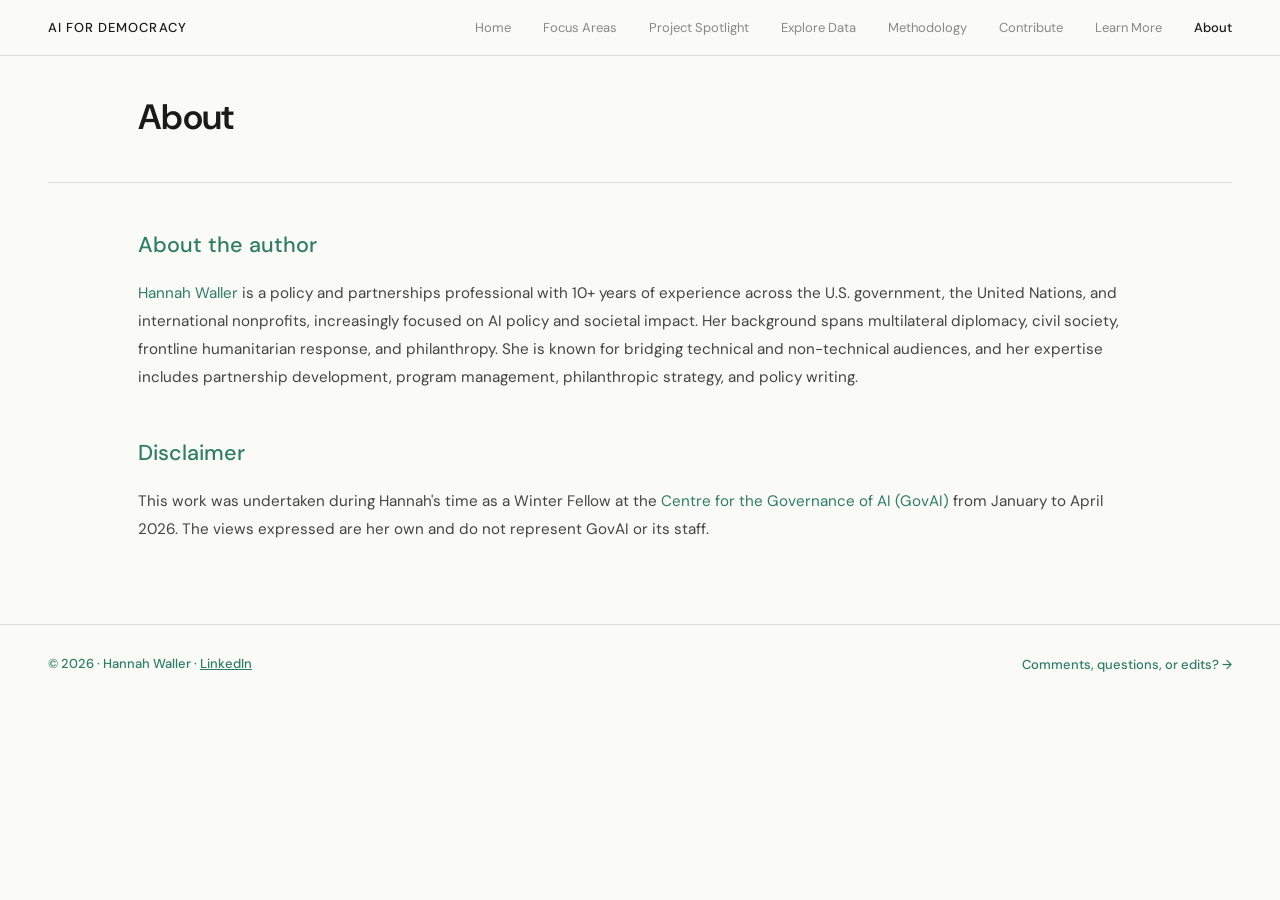
==== about.html @ a837484c "Add About page; nav link last; author bio and disclaimer New about.html with About the author and Go" ====
<!DOCTYPE html>
<html>
<head>
<meta charset="UTF-8">
<meta name="viewport" content="width=device-width, initial-scale=1">
<link href="https://fonts.googleapis.com/css2?family=DM+Sans:ital,wght@0,300;0,400;0,500;0,600;1,300;1,400&display=swap" rel="stylesheet">
<style>
  * { box-sizing: border-box; margin: 0; padding: 0; }
  body { font-family: 'DM Sans', sans-serif; background: #FAFAF7; color: #1a1a18; }
  :root { --accent: #2e7d65; --accent-light: #e6f3ee; --accent-mid: #c2dfd5; --accent-dark: #1f5446; }

  nav { display: flex; align-items: center; justify-content: space-between; padding: 0 3rem; height: 56px; background: #FAFAF7; border-bottom: 0.5px solid #deded8; position: sticky; top: 0; z-index: 100; }
  .nav-logo { font-size: 13px; font-weight: 500; letter-spacing: 0.08em; color: #1a1a18; text-transform: uppercase; text-decoration: none; }
  .nav-logo:hover { opacity: 0.75; }
  .nav-links { display: flex; gap: 2rem; }
  .nav-links a { font-size: 13px; color: #888; text-decoration: none; }
  .nav-links a:hover { color: #1a1a18; }
  .nav-links a.active { color: #1a1a18; font-weight: 500; }

  .page-header { padding: 2.5rem 3rem 2rem; max-width: 1100px; margin: 0 auto; }
  .page-header h1 { font-size: clamp(1.5rem, 3vw, 2.2rem); font-weight: 600; line-height: 1.2; color: #1a1a18; letter-spacing: -0.02em; margin-bottom: 0.75rem; }
  .page-header p { font-size: 0.95rem; color: #555; line-height: 1.75; }

  .section-divider { height: 0.5px; background: #deded8; margin: 0 3rem; }

  .content { max-width: 1100px; margin: 0 auto; padding: 0 3rem 5rem; }

  .contribute-section {
    --section-gap: 3rem;
    padding-top: var(--section-gap);
  }
  .contribute-section + .contribute-section {
    margin-top: var(--section-gap);
    padding-top: 0;
  }

  .section-label { font-size: 11px; text-transform: uppercase; letter-spacing: 0.14em; color: var(--accent); font-weight: 600; margin-bottom: 0.5rem; }
  .section-title { font-size: 1.35rem; font-weight: 500; color: #1a1a18; margin-bottom: 1.25rem; line-height: 1.3; }

  .section-subtitle { font-size: 0.95rem; color: #555; line-height: 1.75; margin: -0.35rem 0 0; max-width: 52rem; }
  .section-subtitle a { color: var(--accent); text-decoration: none; font-weight: 500; }
  .section-subtitle a:hover { text-decoration: underline; }

  .prose p { font-size: 0.95rem; color: #444; line-height: 1.85; }
  .prose p + p { margin-top: 1rem; }
  .prose ul { margin-top: 1rem; padding-left: 1.35rem; }
  .prose ul li { font-size: 0.95rem; color: #444; line-height: 1.85; }
  .prose ul li + li { margin-top: 0.75rem; }
  .prose a { color: var(--accent); text-decoration: none; }
  .prose a:hover { text-decoration: underline; }

  footer { padding: 1.75rem 3rem; border-top: 0.5px solid #deded8; display: flex; justify-content: space-between; align-items: center; flex-wrap: wrap; gap: 1rem; background: #FAFAF7; }
  footer p { font-size: 13px; color: var(--accent); font-weight: 500; }
  .footer-right a { font-size: 13px; color: var(--accent); text-decoration: none; font-weight: 500; }
  .footer-right a:hover { text-decoration: underline; }
</style>
<link rel="stylesheet" href="responsive.css">
</head>
<body>

<nav>
  <button type="button" class="nav-toggle" aria-expanded="false" aria-controls="site-nav-menu" aria-label="Open menu">
    <span class="nav-toggle-bar" aria-hidden="true"></span>
    <span class="nav-toggle-bar" aria-hidden="true"></span>
    <span class="nav-toggle-bar" aria-hidden="true"></span>
  </button>
  <a class="nav-logo" href="index.html">AI for Democracy</a>
  <div class="nav-links" id="site-nav-menu">
    <a href="index.html">Home</a>
    <a href="pillars.html">Focus Areas</a>
    <a href="project-spotlight.html">Project Spotlight</a>
    <a href="explore.html">Explore Data</a>
    <a href="methodology.html">Methodology</a>
    <a href="contribute.html">Contribute</a>
    <a href="learn-more.html">Learn More</a>
    <a href="about.html" class="active">About</a>
  </div>
</nav>

<div class="page-header">
  <h1>About</h1>
</div>

<div class="section-divider"></div>

<div class="content">

  <div class="contribute-section">
    <h2 class="section-title" style="color: var(--accent);">About the author</h2>
    <div class="prose">
      <p><a href="https://www.linkedin.com/in/hannahmwaller/" target="_blank" rel="noopener noreferrer">Hannah Waller</a> is a policy and partnerships professional with 10+ years of experience across the U.S. government, the United Nations, and international nonprofits, increasingly focused on AI policy and societal impact. Her background spans multilateral diplomacy, civil society, frontline humanitarian response, and philanthropy. She is known for bridging technical and non-technical audiences, and her expertise includes partnership development, program management, philanthropic strategy, and policy writing.</p>
    </div>
  </div>

  <div class="contribute-section">
    <h2 class="section-title" style="color: var(--accent);">Disclaimer</h2>
    <div class="prose">
      <p>This work was undertaken during Hannah's time as a Winter Fellow at the <a href="https://www.governance.ai" target="_blank" rel="noopener noreferrer">Centre for the Governance of AI (GovAI)</a> from January to April 2026. The views expressed are her own and do not represent GovAI or its staff.</p>
    </div>
  </div>

</div>

<footer>
  <p>© 2026 · Hannah Waller · <a href="https://www.linkedin.com/in/hannahmwaller/" target="_blank" style="color: var(--accent); text-decoration: underline;">LinkedIn</a></p>
  <div class="footer-right">
    <a href="contribute.html">Comments, questions, or edits? →</a>
  </div>
</footer>

<script src="nav.js" defer></script>
</body>
</html>
---- responsive.css ----
/* Mobile & small tablets — load after each page’s inline <style> */

/* Hamburger: hidden on desktop; shown in mobile block below */
.nav-toggle {
  display: none;
  flex-shrink: 0;
  align-items: center;
  justify-content: center;
  width: 40px;
  height: 40px;
  margin: 0;
  padding: 0;
  border: none;
  background: transparent;
  cursor: pointer;
  color: #1a1a18;
  border-radius: 4px;
}

.nav-toggle:focus-visible {
  outline: 2px solid var(--accent, #2e7d65);
  outline-offset: 2px;
}

.nav-toggle-bar {
  display: block;
  width: 20px;
  height: 2px;
  background: currentColor;
  border-radius: 1px;
  transition: transform 0.2s ease, opacity 0.2s ease;
}

@media (max-width: 768px) {
  html {
    -webkit-text-size-adjust: 100%;
  }

  /* Navigation: one row — hamburger + title; links in slide-down panel */
  .nav-toggle {
    display: inline-flex;
    flex-direction: column;
    justify-content: center;
    gap: 5px;
    order: 0;
  }

  nav {
    flex-direction: row;
    flex-wrap: wrap;
    align-items: center;
    justify-content: flex-start;
    height: auto;
    min-height: 0;
    padding: 0.5rem 1rem 0.75rem;
    gap: 0.5rem 0.75rem;
  }

  .nav-logo {
    order: 1;
    flex: 1;
    min-width: 0;
    text-align: left;
    align-self: center;
  }

  .nav-links {
    order: 2;
    flex-basis: 100%;
    width: 100%;
    display: none;
    flex-direction: column;
    align-items: stretch;
    gap: 0;
    padding-top: 0.25rem;
    border-top: 0.5px solid #deded8;
    margin-top: 0.25rem;
  }

  nav.nav-open .nav-links {
    display: flex;
  }

  nav.nav-open .nav-toggle-bar:nth-child(1) {
    transform: translateY(7px) rotate(45deg);
  }

  nav.nav-open .nav-toggle-bar:nth-child(2) {
    opacity: 0;
  }

  nav.nav-open .nav-toggle-bar:nth-child(3) {
    transform: translateY(-7px) rotate(-45deg);
  }

  .nav-links a {
    font-size: 13px;
    padding: 0.65rem 0.25rem;
    border-bottom: 0.5px solid #eee;
  }

  .nav-links a:last-child {
    border-bottom: none;
  }

  /* Horizontal rhythm (pages use 3rem side padding) */
  .section-divider {
    margin-left: 1rem;
    margin-right: 1rem;
  }

  .page-header {
    padding-left: 1rem !important;
    padding-right: 1rem !important;
    padding-top: 1.5rem !important;
    padding-bottom: 1.25rem !important;
  }

  .content {
    padding-left: 1rem !important;
    padding-right: 1rem !important;
  }

  footer {
    padding: 1.25rem 1rem !important;
    flex-direction: column;
    align-items: flex-start;
    text-align: left;
  }

  /* Index */
  .hero {
    padding: 1.5rem 1rem 2rem !important;
  }

  .stat-row {
    display: grid;
    grid-template-columns: 1fr 1fr;
    gap: 1.25rem 1rem;
    align-items: start;
    justify-items: center;
    margin-bottom: 2rem !important;
  }

  .stat {
    align-items: center;
    text-align: center;
  }

  .stat-divider {
    display: none;
  }

  .funder-band {
    padding: 1rem 1rem !important;
  }

  .funder-band-inner {
    flex-direction: column;
    text-align: center;
    gap: 1rem;
  }

  .funder-band-text {
    white-space: normal !important;
    text-align: center;
  }

  .questions-section {
    padding: 1.5rem 1rem 0.5rem !important;
  }

  .data-preview-section {
    padding: 2rem 1rem 1.5rem !important;
  }

  .data-preview-header {
    flex-direction: column;
    align-items: flex-start;
    gap: 0.5rem;
  }

  .shuffle-grid {
    grid-template-columns: 1fr !important;
  }

  .pillars-section {
    padding: 2.5rem 1rem !important;
  }

  .aia-section {
    padding: 2rem 1rem !important;
  }

  .aia-header {
    flex-direction: column;
    align-items: flex-start;
    gap: 0.5rem;
  }

  .aia-grid {
    grid-template-columns: 1fr !important;
  }

  .aia-card-preview {
    height: 100px;
  }

  /* Explore */
  .filter-wrap {
    padding: 1rem 1rem 0 !important;
  }

  .filter-row {
    flex-direction: column;
    align-items: stretch;
  }

  .filter-row-label {
    margin-bottom: 0.35rem;
  }

  .filter-meta {
    flex-direction: column;
    align-items: flex-start;
  }

  .table-wrap {
    padding-left: 1rem !important;
    padding-right: 1rem !important;
    padding-bottom: 3rem !important;
  }

  /* Project spotlight */
  .spotlight-section {
    padding: 1.5rem 1rem 3rem !important;
  }

  .spotlight-grid {
    grid-template-columns: 1fr !important;
    gap: 16px !important;
  }

  .card-preview {
    height: 140px;
  }

  .modal-backdrop {
    padding: 0.75rem !important;
    align-items: center;
  }

  .modal {
    max-height: 90vh;
  }

  .modal-photo {
    height: 160px;
  }

  .modal-body {
    padding: 1.25rem 1.1rem 1.5rem !important;
  }

  .modal-title {
    font-size: 1.15rem !important;
  }

  /* Pillars */
  .definitions-section {
    padding: 1.5rem 1rem 2rem !important;
  }

  .pillars-section-header {
    padding: 1.5rem 1rem 0 !important;
  }

  .pillars-list {
    padding: 0.75rem 1rem 2rem !important;
  }

  .terms-details-inner {
    overflow-x: auto;
    -webkit-overflow-scrolling: touch;
  }

  .terms-table {
    min-width: 480px;
  }

  .table-scroll {
    overflow-x: auto;
    -webkit-overflow-scrolling: touch;
    margin: 0.5rem 0;
  }

  .method-section .pillar-table {
    min-width: 560px;
  }

  .accordion-header {
    padding: 1.1rem 1rem !important;
    gap: 0.65rem;
  }

  .accordion-body-inner {
    padding: 0 1rem 1.25rem !important;
    padding-left: 1rem !important;
  }

  .accordion.open .accordion-body {
    max-height: 80vh;
  }

  .code-grid {
    grid-template-columns: 1fr !important;
  }

  .resource-section {
    padding-top: 2rem !important;
  }
}

@media (max-width: 480px) {
  .hero h1,
  .page-header h1 {
    font-size: clamp(1.5rem, 7vw, 2rem) !important;
  }

  .pill {
    font-size: 12px;
    padding: 0.4rem 0.75rem;
  }
}
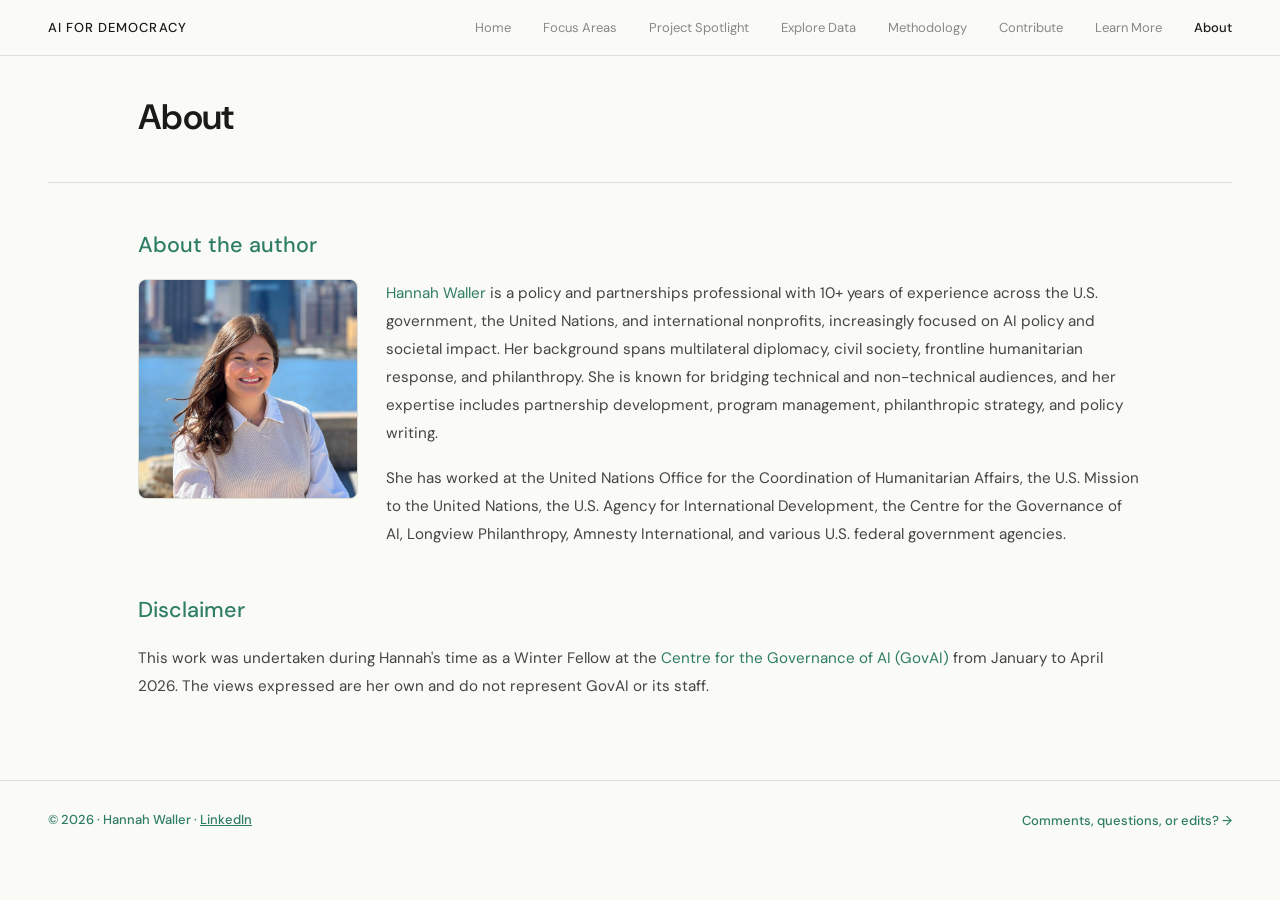
==== commit 722cc49a: "About: square author photo, bio paragraphs; Contribute disclaimer Add hannah-waller.jpg and author-w" ====
--- a/about.html
+++ b/about.html
@@ -49,6 +49,26 @@
   .prose a { color: var(--accent); text-decoration: none; }
   .prose a:hover { text-decoration: underline; }
 
+  .author-with-photo { display: flex; gap: 1.75rem; align-items: flex-start; flex-wrap: wrap; margin-top: 0.25rem; }
+  .author-with-photo .author-photo-wrap {
+    flex-shrink: 0;
+    width: 220px;
+    max-width: 100%;
+    aspect-ratio: 1 / 1;
+    overflow: hidden;
+    border-radius: 8px;
+    border: 0.5px solid #deded8;
+    background: #e8e8e4;
+  }
+  .author-with-photo .author-photo-wrap img {
+    width: 100%;
+    height: 100%;
+    object-fit: cover;
+    object-position: center center;
+    display: block;
+  }
+  .author-with-photo .prose { flex: 1; min-width: min(100%, 260px); margin: 0; }
+
   footer { padding: 1.75rem 3rem; border-top: 0.5px solid #deded8; display: flex; justify-content: space-between; align-items: center; flex-wrap: wrap; gap: 1rem; background: #FAFAF7; }
   footer p { font-size: 13px; color: var(--accent); font-weight: 500; }
   .footer-right a { font-size: 13px; color: var(--accent); text-decoration: none; font-weight: 500; }
@@ -87,8 +107,14 @@
 
   <div class="contribute-section">
     <h2 class="section-title" style="color: var(--accent);">About the author</h2>
-    <div class="prose">
-      <p><a href="https://www.linkedin.com/in/hannahmwaller/" target="_blank" rel="noopener noreferrer">Hannah Waller</a> is a policy and partnerships professional with 10+ years of experience across the U.S. government, the United Nations, and international nonprofits, increasingly focused on AI policy and societal impact. Her background spans multilateral diplomacy, civil society, frontline humanitarian response, and philanthropy. She is known for bridging technical and non-technical audiences, and her expertise includes partnership development, program management, philanthropic strategy, and policy writing.</p>
+    <div class="author-with-photo">
+      <div class="author-photo-wrap">
+        <img src="images/hannah-waller.jpg" alt="Hannah Waller" width="440" height="440" decoding="async">
+      </div>
+      <div class="prose">
+        <p><a href="https://www.linkedin.com/in/hannahmwaller/" target="_blank" rel="noopener noreferrer">Hannah Waller</a> is a policy and partnerships professional with 10+ years of experience across the U.S. government, the United Nations, and international nonprofits, increasingly focused on AI policy and societal impact. Her background spans multilateral diplomacy, civil society, frontline humanitarian response, and philanthropy. She is known for bridging technical and non-technical audiences, and her expertise includes partnership development, program management, philanthropic strategy, and policy writing.</p>
+        <p>She has worked at the United Nations Office for the Coordination of Humanitarian Affairs, the U.S. Mission to the United Nations, the U.S. Agency for International Development, the Centre for the Governance of AI, Longview Philanthropy, Amnesty International, and various U.S. federal government agencies.</p>
+      </div>
     </div>
   </div>
 
--- a/responsive.css
+++ b/responsive.css
@@ -121,6 +121,20 @@
     padding-right: 1rem !important;
   }
 
+  .author-with-photo {
+    flex-direction: column;
+    align-items: center;
+    gap: 1.25rem;
+  }
+
+  .author-with-photo .author-photo-wrap {
+    width: 200px;
+  }
+
+  .author-with-photo .prose {
+    width: 100%;
+  }
+
   footer {
     padding: 1.25rem 1rem !important;
     flex-direction: column;
